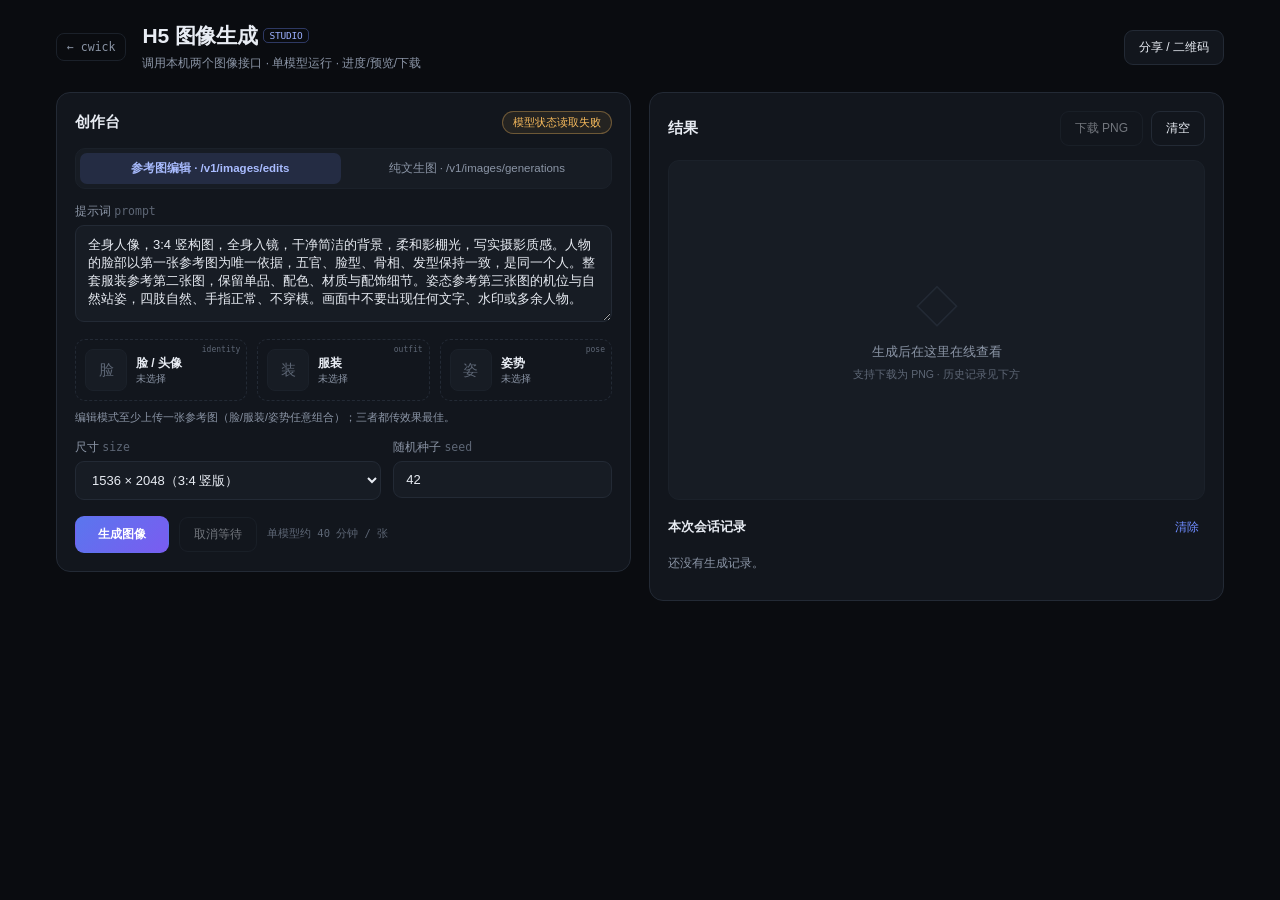
==== apps/imagegen/index.html @ 03619515 "support MiniMax-H3-Image;add /v1/images/generations接口和/v1/images/edits接口;add application imagegen" ====
<!doctype html>
<html lang="zh-CN">
<head>
<meta charset="utf-8">
<meta name="viewport" content="width=device-width, initial-scale=1, viewport-fit=cover">
<meta name="color-scheme" content="dark">
<title>H5 图像生成 · cwick app</title>
<link rel="stylesheet" href="/apps/imagegen/app.css">
</head>
<body>
<div class="app" id="app">

  <header class="head">
    <a class="back" href="/#apps" target="_top">← cwick</a>
    <div class="title">
      <h1>H5 图像生成 <span>STUDIO</span></h1>
      <p id="status">调用本机两个图像接口 · 单模型运行 · 进度/预览/下载</p>
    </div>
    <div class="head-actions">
      <button id="share" class="btn" type="button">分享 / 二维码</button>
    </div>
  </header>

  <main class="grid">

    <!-- left: compose -->
    <section class="compose panel">
      <div class="panel-head">
        <h2>创作台</h2>
        <span class="pill" id="modelPill">图像模型检测中…</span>
      </div>

      <div class="mode-switch" role="tablist" aria-label="接口模式">
        <button class="mode on" data-mode="edit" role="tab" aria-selected="true">参考图编辑 · /v1/images/edits</button>
        <button class="mode" data-mode="gen" role="tab" aria-selected="false">纯文生图 · /v1/images/generations</button>
      </div>

      <label class="field">
        <span class="lbl">提示词 <b>prompt</b></span>
        <textarea id="prompt" rows="5" placeholder="例：全身人像，3:4 竖构图，干净背景，柔和影棚光，写实摄影质感…">全身人像，3:4 竖构图，全身入镜，干净简洁的背景，柔和影棚光，写实摄影质感。人物的脸部以第一张参考图为唯一依据，五官、脸型、骨相、发型保持一致，是同一个人。整套服装参考第二张图，保留单品、配色、材质与配饰细节。姿态参考第三张图的机位与自然站姿，四肢自然、手指正常、不穿模。画面中不要出现任何文字、水印或多余人物。</textarea>
      </label>

      <div class="refs" id="refs">
        <div class="ref" data-slot="face">
          <label class="drop">
            <input type="file" accept="image/*" data-input="face">
            <span class="thumb" data-thumb="face"><i>脸</i></span>
            <span class="ref-meta"><b>脸 / 头像</b><small data-name="face">未选择</small></span>
            <span class="ref-tag">identity</span>
          </label>
        </div>
        <div class="ref" data-slot="outfit">
          <label class="drop">
            <input type="file" accept="image/*" data-input="outfit">
            <span class="thumb" data-thumb="outfit"><i>装</i></span>
            <span class="ref-meta"><b>服装</b><small data-name="outfit">未选择</small></span>
            <span class="ref-tag">outfit</span>
          </label>
        </div>
        <div class="ref" data-slot="pose">
          <label class="drop">
            <input type="file" accept="image/*" data-input="pose">
            <span class="thumb" data-thumb="pose"><i>姿</i></span>
            <span class="ref-meta"><b>姿势</b><small data-name="pose">未选择</small></span>
            <span class="ref-tag">pose</span>
          </label>
        </div>
      </div>
      <p class="hint" id="refHint">编辑模式至少上传一张参考图（脸/服装/姿势任意组合）；三者都传效果最佳。</p>

      <div class="opts">
        <label class="field small">
          <span class="lbl">尺寸 <b>size</b></span>
          <select id="size">
            <option value="1536x2048" selected>1536 × 2048（3:4 竖版）</option>
            <option value="1024x1024">1024 × 1024（方形）</option>
            <option value="2048x1536">2048 × 1536（4:3 横版）</option>
            <option value="1024x1536">1024 × 1536（2:3 竖版）</option>
          </select>
        </label>
        <label class="field small">
          <span class="lbl">随机种子 <b>seed</b></span>
          <input type="number" id="seed" value="42" min="0" step="1">
        </label>
      </div>

      <div class="actions">
        <button id="generate" class="btn primary" type="button">生成图像</button>
        <button id="cancel" class="btn" type="button" disabled>取消等待</button>
        <span class="cost mono" id="cost">单模型约 40 分钟 / 张</span>
      </div>
    </section>

    <!-- right: result + progress -->
    <section class="result panel">
      <div class="panel-head">
        <h2>结果</h2>
        <div class="result-actions">
          <button id="download" class="btn" type="button" disabled>下载 PNG</button>
          <button id="clear" class="btn" type="button">清空</button>
        </div>
      </div>

      <div class="preview" id="preview">
        <div class="empty" id="emptyState">
          <div class="empty-icon">◇</div>
          <p>生成后在这里在线查看</p>
          <small>支持下载为 PNG · 历史记录见下方</small>
        </div>
        <img id="resultImg" alt="生成结果" hidden>
      </div>

      <div class="progress" id="progress" hidden>
        <div class="progress-head">
          <span class="spin" id="spin"></span>
          <b id="progressPhase">准备中…</b>
          <span class="mono" id="elapsed">0:00</span>
        </div>
        <div class="bar"><div class="bar-in" id="barIn"></div></div>
        <ul class="timeline" id="timeline"></ul>
        <p class="progress-note" id="progressNote">图像生成约需 40 分钟，请求以流式无关的同步方式返回；关闭页面不会中断服务端计算，但本页不再显示结果。</p>
      </div>

      <div class="history">
        <div class="panel-head small-head">
          <h3>本次会话记录</h3>
          <button id="clearHistory" class="link" type="button">清除</button>
        </div>
        <div id="historyList" class="history-list"><p class="muted small">还没有生成记录。</p></div>
      </div>
    </section>

  </main>

  <dialog id="shareDialog" class="share-dlg">
    <div class="share-box">
      <h2>分享到手机</h2>
      <p class="share-url mono" id="shareUrl">—</p>
      <img id="qrImg" alt="二维码" hidden>
      <p class="share-note" id="shareNote"></p>
      <div class="share-actions">
        <button id="closeShare" class="btn" type="button">关闭</button>
      </div>
    </div>
  </dialog>

</div>
<script src="/apps/imagegen/app.js"></script>
</body>
</html>
---- apps/imagegen/app.css ----
/* cwick app: image generation studio. Standalone H5, served from /apps/imagegen/. */
:root {
  --bg: #0a0c10;
  --panel: #12161d;
  --panel-2: #171c24;
  --line: #232a35;
  --line-soft: #1b212a;
  --text: #e8ecf3;
  --muted: #8b95a6;
  --faint: #5d6675;
  --accent: #6f8cff;
  --accent-soft: rgba(111, 140, 255, 0.14);
  --green: #3ddc97;
  --amber: #f5b95c;
  --red: #ff6f7d;
  --mono: ui-monospace, "SF Mono", SFMono-Regular, Menlo, Consolas, monospace;
  --sans: -apple-system, BlinkMacSystemFont, "SF Pro Text", "Inter",
          "PingFang SC", "Noto Sans SC", "Microsoft YaHei", sans-serif;
}
* { box-sizing: border-box; }
[hidden] { display: none !important; }
html, body { margin: 0; min-height: 100%; background: var(--bg); color: var(--text);
  font-family: var(--sans); font-size: 14px; -webkit-font-smoothing: antialiased; }
a { color: var(--accent); text-decoration: none; }
a:hover { text-decoration: underline; }
.mono { font-family: var(--mono); font-variant-numeric: tabular-nums; }
.muted { color: var(--muted); }
.small { font-size: 11.5px; }

.app { max-width: 1220px; margin: 0 auto; padding: 22px 26px 34px; }
.head { display: flex; align-items: center; gap: 16px; flex-wrap: wrap; margin-bottom: 20px; }
.back { font-family: var(--mono); font-size: 11.5px; color: var(--muted);
  border: 1px solid var(--line-soft); border-radius: 8px; padding: 6px 10px; }
.back:hover { color: var(--text); border-color: var(--line); text-decoration: none; }
.title { flex: 1; min-width: 220px; }
.title h1 { margin: 0; font-size: 21px; font-weight: 650; letter-spacing: -0.2px; }
.title h1 span { font-family: var(--mono); font-size: 9.5px; font-weight: 500;
  color: #9db0ff; border: 1px solid rgba(111, 140, 255, 0.35); border-radius: 5px;
  padding: 1px 5px; vertical-align: 4px; }
.title p { margin: 5px 0 0; color: var(--muted); font-size: 12px; }
.head-actions { display: flex; gap: 10px; }

.btn { border: 1px solid var(--line); background: var(--panel); color: var(--text);
  font: inherit; font-size: 12px; padding: 8px 14px; border-radius: 9px; cursor: pointer;
  transition: border-color .15s, background .15s, opacity .15s; }
.btn:hover:not(:disabled) { border-color: #3a4a6b; background: #1b2230; }
.btn:disabled { opacity: 0.45; cursor: not-allowed; }
.btn.primary { color: #fff; background: linear-gradient(135deg, #5a76ee, #7a5cf0);
  border-color: transparent; font-weight: 600; padding: 9px 22px; }
.btn.primary:hover:not(:disabled) { filter: brightness(1.08); }
.link { border: 0; background: none; color: var(--accent); cursor: pointer; font: inherit; font-size: 11.5px; }

.grid { display: grid; grid-template-columns: minmax(0, 1fr) minmax(0, 1fr); gap: 18px; align-items: start; }
@media (max-width: 900px) { .grid { grid-template-columns: 1fr; } .app { padding: 16px 14px 28px; } }

.panel { background: var(--panel); border: 1px solid var(--line); border-radius: 14px;
  padding: 18px; animation: cardIn .45s ease both; }
@keyframes cardIn { from { opacity: 0; transform: translateY(12px); } to { opacity: 1; transform: none; } }
.panel-head { display: flex; align-items: center; justify-content: space-between; gap: 10px; margin-bottom: 14px; }
.panel-head h2 { margin: 0; font-size: 15px; font-weight: 650; }
.panel-head h3 { margin: 0; font-size: 13px; font-weight: 600; }
.pill { font: 11px var(--mono); color: var(--muted); border: 1px solid var(--line);
  border-radius: 999px; padding: 3px 10px; }
.pill.ok { color: var(--green); border-color: rgba(61,220,151,.35); background: rgba(61,220,151,.08); }
.pill.bad { color: var(--amber); border-color: rgba(245,185,92,.35); background: rgba(245,185,92,.08); }

.mode-switch { display: flex; gap: 6px; background: var(--panel-2); border: 1px solid var(--line-soft);
  border-radius: 10px; padding: 4px; margin-bottom: 15px; }
.mode { flex: 1; border: 0; background: transparent; color: var(--muted); font: inherit; font-size: 11.5px;
  padding: 8px 6px; border-radius: 7px; cursor: pointer; transition: background .15s, color .15s; }
.mode:hover { color: var(--text); }
.mode.on { background: var(--accent-soft); color: #a9bcff; font-weight: 600; }

.field { display: block; margin-bottom: 14px; }
.field .lbl { display: block; color: var(--muted); font-size: 11.5px; margin-bottom: 6px; }
.field .lbl b { color: var(--faint); font-family: var(--mono); font-weight: 500; }
textarea, select, input[type=number] { width: 100%; background: var(--panel-2); color: var(--text);
  border: 1px solid var(--line); border-radius: 9px; padding: 10px 12px; font: inherit; font-size: 13px;
  resize: vertical; transition: border-color .15s; }
textarea:focus, select:focus, input:focus { outline: none; border-color: var(--accent); }

.refs { display: grid; grid-template-columns: repeat(3, 1fr); gap: 10px; }
@media (max-width: 560px) { .refs { grid-template-columns: 1fr; } }
.ref .drop { display: flex; align-items: center; gap: 9px; padding: 9px; border: 1px dashed var(--line);
  border-radius: 10px; cursor: pointer; transition: border-color .15s, background .15s; position: relative; }
.ref .drop:hover { border-color: var(--accent); background: var(--accent-soft); }
.ref input[type=file] { position: absolute; width: 1px; height: 1px; opacity: 0; }
.thumb { width: 42px; height: 42px; flex: none; border-radius: 8px; background: var(--panel-2);
  display: grid; place-items: center; overflow: hidden; border: 1px solid var(--line-soft); }
.thumb i { font-style: normal; color: var(--faint); font-size: 15px; }
.thumb img { width: 100%; height: 100%; object-fit: cover; }
.ref-meta { display: flex; flex-direction: column; min-width: 0; }
.ref-meta b { font-size: 12px; }
.ref-meta small { color: var(--muted); font-size: 10px; white-space: nowrap; overflow: hidden; text-overflow: ellipsis; max-width: 92px; }
.ref-tag { position: absolute; top: 5px; right: 6px; font: 8px var(--mono); color: var(--faint); }
.hint { color: var(--muted); font-size: 11px; margin: 8px 0 14px; line-height: 1.5; }
.opts { display: grid; grid-template-columns: 1.4fr 1fr; gap: 12px; }
.field.small { margin-bottom: 0; }
.actions { display: flex; align-items: center; gap: 10px; margin-top: 16px; flex-wrap: wrap; }
.cost { color: var(--faint); font-size: 10.5px; }

.result-actions { display: flex; gap: 8px; }
.preview { min-height: 340px; background: var(--panel-2); border: 1px solid var(--line-soft);
  border-radius: 11px; display: grid; place-items: center; overflow: hidden; position: relative; }
.preview img { max-width: 100%; max-height: 560px; display: block; animation: viewFade .4s ease both; }
@keyframes viewFade { from { opacity: 0; } to { opacity: 1; } }
.empty { text-align: center; color: var(--muted); padding: 30px; }
.empty-icon { font-size: 44px; color: var(--line); margin-bottom: 6px; }
.empty p { margin: 4px 0; font-size: 13px; }
.empty small { color: var(--faint); font-size: 10.5px; }

.progress { margin-top: 14px; border: 1px solid var(--line); border-radius: 11px; padding: 14px;
  background: var(--panel-2); animation: viewFade .3s ease both; }
.progress-head { display: flex; align-items: center; gap: 9px; font-size: 12.5px; margin-bottom: 10px; }
.progress-head .mono { margin-left: auto; color: var(--muted); }
.spin { width: 13px; height: 13px; border-radius: 50%; border: 2px solid var(--line);
  border-top-color: var(--accent); animation: spin 0.9s linear infinite; }
@keyframes spin { to { transform: rotate(360deg); } }
.bar { height: 6px; background: var(--line-soft); border-radius: 999px; overflow: hidden; }
.bar-in { height: 100%; width: 6%; border-radius: 999px;
  background: linear-gradient(90deg, #5a76ee, #9d6cf0); transition: width .5s ease; }
.timeline { list-style: none; margin: 12px 0 0; padding: 0; font-size: 11px; color: var(--faint); }
.timeline li { display: flex; justify-content: space-between; padding: 3px 0; }
.timeline li.done { color: var(--green); }
.timeline li.now { color: var(--accent); }
.timeline li .mono { color: var(--muted); }
.progress-note { color: var(--faint); font-size: 10.5px; line-height: 1.5; margin: 10px 0 0; }

.history { margin-top: 18px; }
.small-head { margin-bottom: 8px; }
.history-list { display: flex; flex-direction: column; gap: 8px; }
.hist-item { display: flex; align-items: center; gap: 10px; padding: 8px; border: 1px solid var(--line-soft);
  border-radius: 9px; background: var(--panel-2); }
.hist-thumb { width: 38px; height: 38px; border-radius: 6px; object-fit: cover; background: var(--line); }
.hist-meta { flex: 1; min-width: 0; }
.hist-meta b { display: block; font-size: 11.5px; white-space: nowrap; overflow: hidden; text-overflow: ellipsis; }
.hist-meta small { color: var(--faint); font-size: 10px; }
.hist-item .btn { padding: 5px 9px; font-size: 10.5px; }

.share-dlg { border: 1px solid var(--line); background: var(--panel); color: var(--text);
  border-radius: 14px; padding: 22px; max-width: 420px; width: calc(100% - 30px); }
.share-dlg::backdrop { background: rgba(0,0,0,.6); }
.share-box h2 { margin: 0 0 12px; font-size: 16px; }
.share-url { background: var(--panel-2); border: 1px solid var(--line); border-radius: 8px;
  padding: 9px; font-size: 10.5px; word-break: break-all; color: var(--accent); }
.share-box img { display: block; margin: 14px auto; width: 220px; height: 220px; background: #fff; padding: 8px; border-radius: 8px; }
.share-note { color: var(--muted); font-size: 11.5px; line-height: 1.55; }
.share-note.bad { color: var(--amber); }
.share-actions { display: flex; justify-content: flex-end; margin-top: 14px; }
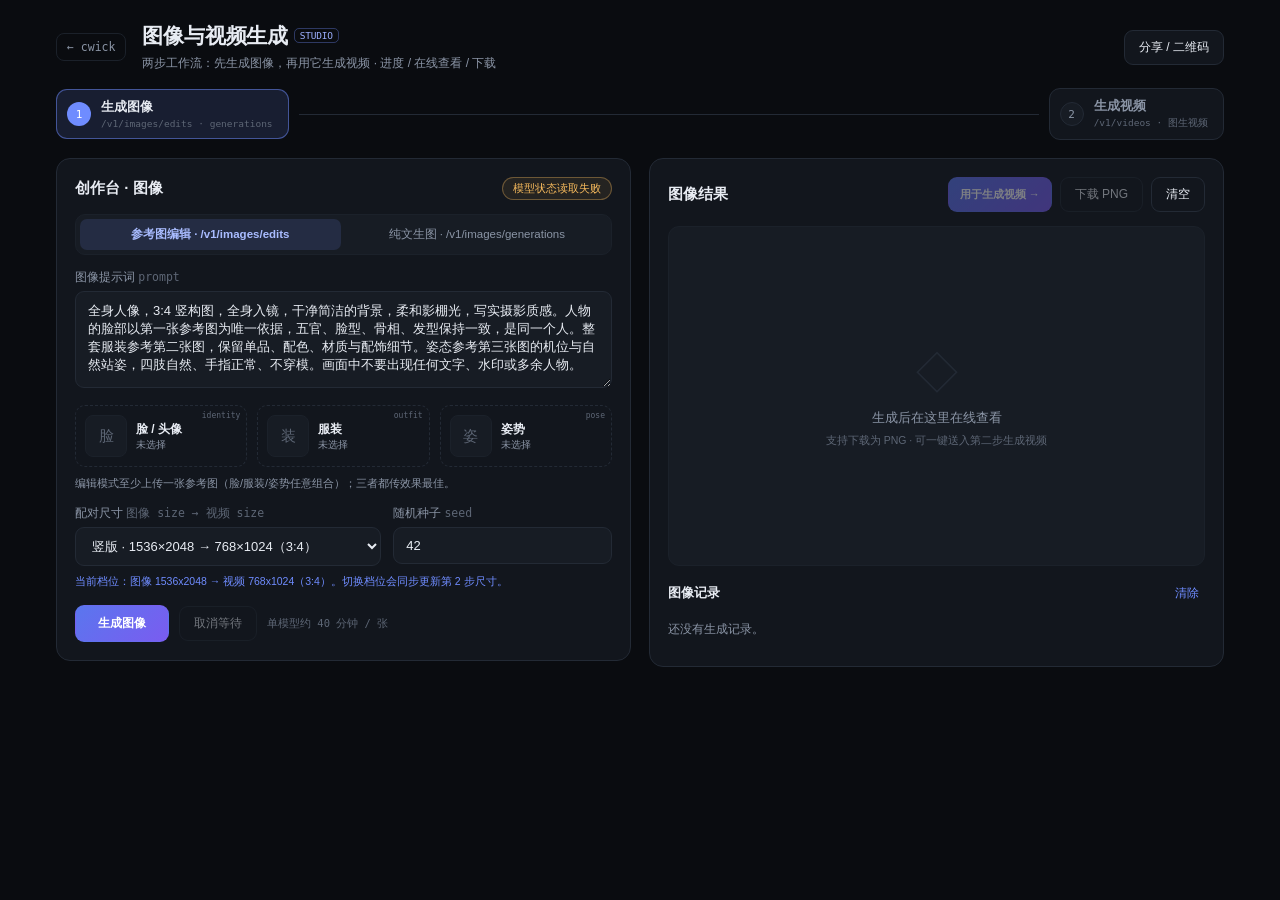
==== commit c56e8977: "support minimax-H3 and add /v1/videos接口" ====
--- a/apps/imagegen/index.html
+++ b/apps/imagegen/index.html
@@ -4,7 +4,7 @@
 <meta charset="utf-8">
 <meta name="viewport" content="width=device-width, initial-scale=1, viewport-fit=cover">
 <meta name="color-scheme" content="dark">
-<title>H5 图像生成 · cwick app</title>
+<title>图像与视频生成 · cwick app</title>
 <link rel="stylesheet" href="/apps/imagegen/app.css">
 </head>
 <body>
@@ -13,124 +13,282 @@
   <header class="head">
     <a class="back" href="/#apps" target="_top">← cwick</a>
     <div class="title">
-      <h1>H5 图像生成 <span>STUDIO</span></h1>
-      <p id="status">调用本机两个图像接口 · 单模型运行 · 进度/预览/下载</p>
+      <h1>图像与视频生成 <span>STUDIO</span></h1>
+      <p id="status">两步工作流：先生成图像，再用它生成视频 · 进度 / 在线查看 / 下载</p>
     </div>
     <div class="head-actions">
       <button id="share" class="btn" type="button">分享 / 二维码</button>
     </div>
   </header>
 
-  <main class="grid">
-
-    <!-- left: compose -->
-    <section class="compose panel">
-      <div class="panel-head">
-        <h2>创作台</h2>
-        <span class="pill" id="modelPill">图像模型检测中…</span>
-      </div>
-
-      <div class="mode-switch" role="tablist" aria-label="接口模式">
-        <button class="mode on" data-mode="edit" role="tab" aria-selected="true">参考图编辑 · /v1/images/edits</button>
-        <button class="mode" data-mode="gen" role="tab" aria-selected="false">纯文生图 · /v1/images/generations</button>
-      </div>
-
-      <label class="field">
-        <span class="lbl">提示词 <b>prompt</b></span>
-        <textarea id="prompt" rows="5" placeholder="例：全身人像，3:4 竖构图，干净背景，柔和影棚光，写实摄影质感…">全身人像，3:4 竖构图，全身入镜，干净简洁的背景，柔和影棚光，写实摄影质感。人物的脸部以第一张参考图为唯一依据，五官、脸型、骨相、发型保持一致，是同一个人。整套服装参考第二张图，保留单品、配色、材质与配饰细节。姿态参考第三张图的机位与自然站姿，四肢自然、手指正常、不穿模。画面中不要出现任何文字、水印或多余人物。</textarea>
-      </label>
-
-      <div class="refs" id="refs">
-        <div class="ref" data-slot="face">
-          <label class="drop">
-            <input type="file" accept="image/*" data-input="face">
-            <span class="thumb" data-thumb="face"><i>脸</i></span>
-            <span class="ref-meta"><b>脸 / 头像</b><small data-name="face">未选择</small></span>
-            <span class="ref-tag">identity</span>
-          </label>
-        </div>
-        <div class="ref" data-slot="outfit">
-          <label class="drop">
-            <input type="file" accept="image/*" data-input="outfit">
-            <span class="thumb" data-thumb="outfit"><i>装</i></span>
-            <span class="ref-meta"><b>服装</b><small data-name="outfit">未选择</small></span>
-            <span class="ref-tag">outfit</span>
-          </label>
-        </div>
-        <div class="ref" data-slot="pose">
-          <label class="drop">
-            <input type="file" accept="image/*" data-input="pose">
-            <span class="thumb" data-thumb="pose"><i>姿</i></span>
-            <span class="ref-meta"><b>姿势</b><small data-name="pose">未选择</small></span>
-            <span class="ref-tag">pose</span>
-          </label>
-        </div>
-      </div>
-      <p class="hint" id="refHint">编辑模式至少上传一张参考图（脸/服装/姿势任意组合）；三者都传效果最佳。</p>
-
-      <div class="opts">
-        <label class="field small">
-          <span class="lbl">尺寸 <b>size</b></span>
-          <select id="size">
-            <option value="1536x2048" selected>1536 × 2048（3:4 竖版）</option>
-            <option value="1024x1024">1024 × 1024（方形）</option>
-            <option value="2048x1536">2048 × 1536（4:3 横版）</option>
-            <option value="1024x1536">1024 × 1536（2:3 竖版）</option>
-          </select>
+  <nav class="stepper" role="tablist" aria-label="工作流步骤">
+    <button class="step on" data-step="1" role="tab" aria-selected="true">
+      <span class="step-n">1</span><span class="step-t">生成图像<small>/v1/images/edits · generations</small></span>
+    </button>
+    <span class="step-line"></span>
+    <button class="step" data-step="2" role="tab" aria-selected="false">
+      <span class="step-n">2</span><span class="step-t">生成视频<small>/v1/videos · 图生视频</small></span>
+    </button>
+  </nav>
+
+  <!-- ============================ STEP 1 : IMAGE ============================ -->
+  <section class="stage" id="stage1">
+    <main class="grid">
+
+      <section class="compose panel">
+        <div class="panel-head">
+          <h2>创作台 · 图像</h2>
+          <span class="pill" id="modelPill">图像模型检测中…</span>
+        </div>
+
+        <div class="mode-switch" role="tablist" aria-label="接口模式">
+          <button class="mode on" data-mode="edit" role="tab" aria-selected="true">参考图编辑 · /v1/images/edits</button>
+          <button class="mode" data-mode="gen" role="tab" aria-selected="false">纯文生图 · /v1/images/generations</button>
+        </div>
+
+        <label class="field">
+          <span class="lbl">图像提示词 <b>prompt</b></span>
+          <textarea id="prompt" rows="5" placeholder="例：全身人像，3:4 竖构图，干净背景，柔和影棚光，写实摄影质感…">全身人像，3:4 竖构图，全身入镜，干净简洁的背景，柔和影棚光，写实摄影质感。人物的脸部以第一张参考图为唯一依据，五官、脸型、骨相、发型保持一致，是同一个人。整套服装参考第二张图，保留单品、配色、材质与配饰细节。姿态参考第三张图的机位与自然站姿，四肢自然、手指正常、不穿模。画面中不要出现任何文字、水印或多余人物。</textarea>
         </label>
-        <label class="field small">
-          <span class="lbl">随机种子 <b>seed</b></span>
-          <input type="number" id="seed" value="42" min="0" step="1">
+
+        <div class="refs" id="refs">
+          <div class="ref" data-slot="face">
+            <label class="drop">
+              <input type="file" accept="image/*" data-input="face">
+              <span class="thumb" data-thumb="face"><i>脸</i></span>
+              <span class="ref-meta"><b>脸 / 头像</b><small data-name="face">未选择</small></span>
+              <span class="ref-tag">identity</span>
+            </label>
+          </div>
+          <div class="ref" data-slot="outfit">
+            <label class="drop">
+              <input type="file" accept="image/*" data-input="outfit">
+              <span class="thumb" data-thumb="outfit"><i>装</i></span>
+              <span class="ref-meta"><b>服装</b><small data-name="outfit">未选择</small></span>
+              <span class="ref-tag">outfit</span>
+            </label>
+          </div>
+          <div class="ref" data-slot="pose">
+            <label class="drop">
+              <input type="file" accept="image/*" data-input="pose">
+              <span class="thumb" data-thumb="pose"><i>姿</i></span>
+              <span class="ref-meta"><b>姿势</b><small data-name="pose">未选择</small></span>
+              <span class="ref-tag">pose</span>
+            </label>
+          </div>
+        </div>
+        <p class="hint" id="refHint">编辑模式至少上传一张参考图（脸/服装/姿势任意组合）；三者都传效果最佳。</p>
+
+        <div class="opts">
+          <label class="field small">
+            <span class="lbl">配对尺寸 <b>图像 size → 视频 size</b></span>
+            <select id="size">
+              <option value="verify">快速验证 · 256×256 → 256×256（1:1 · 最小画布）</option>
+              <option value="square">方形 · 1024×1024 → 1024×1024（1:1）</option>
+              <option value="portrait34" selected>竖版 · 1536×2048 → 768×1024（3:4）</option>
+              <option value="portrait23">竖版 · 1024×1536 → 768×1152（2:3）</option>
+              <option value="landscape43">横版 · 2048×1536 → 1280×960（4:3）</option>
+              <option value="landscape169">横版 · 2048×1152 → 1024×576（16:9）</option>
+              <option value="k2_169">2K 横版 · 2560×1440 → 2560×1440（16:9 · 数小时）</option>
+            </select>
+          </label>
+          <label class="field small">
+            <span class="lbl">随机种子 <b>seed</b></span>
+            <input type="number" id="seed" value="42" min="0" step="1">
+          </label>
+        </div>
+        <p class="hint pair-hint" id="pairHintImage">选中的档位同时决定第 1 步图像尺寸与第 2 步视频尺寸，两步一一对应。</p>
+
+        <div class="actions">
+          <button id="generate" class="btn primary" type="button">生成图像</button>
+          <button id="cancel" class="btn" type="button" disabled>取消等待</button>
+          <span class="cost mono" id="cost">单模型约 40 分钟 / 张</span>
+        </div>
+      </section>
+
+      <section class="result panel">
+        <div class="panel-head">
+          <h2>图像结果</h2>
+          <div class="result-actions">
+            <button id="toVideo" class="btn primary sm" type="button" disabled>用于生成视频 →</button>
+            <button id="download" class="btn" type="button" disabled>下载 PNG</button>
+            <button id="clear" class="btn" type="button">清空</button>
+          </div>
+        </div>
+
+        <div class="preview" id="preview">
+          <div class="empty" id="emptyState">
+            <div class="empty-icon">◇</div>
+            <p>生成后在这里在线查看</p>
+            <small>支持下载为 PNG · 可一键送入第二步生成视频</small>
+          </div>
+          <img id="resultImg" alt="生成结果" hidden>
+        </div>
+
+        <div class="progress" id="progress" hidden>
+          <div class="progress-head">
+            <span class="spin" id="spin"></span>
+            <b id="progressPhase">准备中…</b>
+            <span class="mono" id="elapsed">0:00</span>
+          </div>
+          <div class="bar"><div class="bar-in" id="barIn"></div></div>
+          <ul class="timeline" id="timeline"></ul>
+          <p class="progress-note" id="progressNote">图像生成约需 40 分钟，同步返回；关闭页面不会中断服务端计算，但本页不再显示结果。</p>
+        </div>
+
+        <div class="history">
+          <div class="panel-head small-head">
+            <h3>图像记录</h3>
+            <button id="clearHistory" class="link" type="button">清除</button>
+          </div>
+          <div id="historyList" class="history-list"><p class="muted small">还没有生成记录。</p></div>
+        </div>
+      </section>
+
+    </main>
+  </section>
+
+  <!-- ============================ STEP 2 : VIDEO ============================ -->
+  <section class="stage" id="stage2" hidden>
+    <main class="grid">
+
+      <section class="compose panel">
+        <div class="panel-head">
+          <h2>创作台 · 视频</h2>
+          <span class="pill" id="videoPill">视频模型检测中…</span>
+        </div>
+
+        <div class="source-box" id="sourceBox">
+          <div class="source-empty" id="sourceEmpty">
+            <div class="empty-icon">▢</div>
+            <p>还没有源图</p>
+            <small>回到第 1 步生成图像后点「用于生成视频」，或直接上传一张图片</small>
+          </div>
+          <img id="sourceImg" alt="源图" hidden>
+          <div class="source-meta" id="sourceMeta" hidden>
+            <b id="sourceName">源图</b>
+            <small id="sourcePrompt"></small>
+          </div>
+        </div>
+        <label class="drop-inline" for="sourceFile">
+          <input type="file" accept="image/*" id="sourceFile">
+          <span class="btn sm">上传 / 更换源图</span>
         </label>
-      </div>
-
-      <div class="actions">
-        <button id="generate" class="btn primary" type="button">生成图像</button>
-        <button id="cancel" class="btn" type="button" disabled>取消等待</button>
-        <span class="cost mono" id="cost">单模型约 40 分钟 / 张</span>
-      </div>
-    </section>
-
-    <!-- right: result + progress -->
-    <section class="result panel">
-      <div class="panel-head">
-        <h2>结果</h2>
-        <div class="result-actions">
-          <button id="download" class="btn" type="button" disabled>下载 PNG</button>
-          <button id="clear" class="btn" type="button">清空</button>
-        </div>
-      </div>
-
-      <div class="preview" id="preview">
-        <div class="empty" id="emptyState">
-          <div class="empty-icon">◇</div>
-          <p>生成后在这里在线查看</p>
-          <small>支持下载为 PNG · 历史记录见下方</small>
-        </div>
-        <img id="resultImg" alt="生成结果" hidden>
-      </div>
-
-      <div class="progress" id="progress" hidden>
-        <div class="progress-head">
-          <span class="spin" id="spin"></span>
-          <b id="progressPhase">准备中…</b>
-          <span class="mono" id="elapsed">0:00</span>
-        </div>
-        <div class="bar"><div class="bar-in" id="barIn"></div></div>
-        <ul class="timeline" id="timeline"></ul>
-        <p class="progress-note" id="progressNote">图像生成约需 40 分钟，请求以流式无关的同步方式返回；关闭页面不会中断服务端计算，但本页不再显示结果。</p>
-      </div>
-
-      <div class="history">
-        <div class="panel-head small-head">
-          <h3>本次会话记录</h3>
-          <button id="clearHistory" class="link" type="button">清除</button>
-        </div>
-        <div id="historyList" class="history-list"><p class="muted small">还没有生成记录。</p></div>
-      </div>
-    </section>
-
-  </main>
+
+        <label class="field">
+          <span class="lbl">视频提示词 <b>prompt</b></span>
+          <textarea id="vprompt" rows="4" placeholder="例：镜头缓慢推进，人物微笑转身，头发随微风飘动，光影自然流动，写实电影质感…">镜头缓慢推进，人物自然微笑并轻轻转身，头发随微风飘动，背景光影柔和流动，写实电影质感，画面稳定无抖动。</textarea>
+        </label>
+
+        <label class="check">
+          <input type="checkbox" id="useRef" checked>
+          <span>把源图作为参考提交给 /v1/videos（image 字段 · 默认 Ref2VA）</span>
+        </label>
+        <p class="hint" id="videoHint">源图以 base64 随请求提交。视频接口默认用 Ref2VA 工作流的图像参考：服务端把它作为一张视觉图编入文本条件（Picture 1），连同视频提示词一起指导生成，不覆盖首帧 latent。可用 CWICK_H3V_REF_PRESENT=0 回退旧条件布局。</p>
+
+        <div class="fastbar">
+          <button id="fastVerify" class="btn sm" type="button">快速验证档</button>
+          <span class="fast-note" id="fastNote">一键设为最小画布 256×256 · 最短 4 秒 · 4 步，本机数分钟出片，用于快速验证生成效果</span>
+        </div>
+
+        <div class="opts">
+          <label class="field small">
+            <span class="lbl">尺寸 <b>size</b></span>
+            <select id="vsize">
+              <optgroup label="与步骤 1 配对（同宽高比）">
+                <option value="256x256">配对 · 256×256 ← 图 256×256（最小画布）</option>
+                <option value="1024x1024">配对 · 1024×1024 ← 图 1024×1024（1:1）</option>
+                <option value="768x1024">配对 · 768×1024 ← 图 1536×2048（3:4）</option>
+                <option value="768x1152">配对 · 768×1152 ← 图 1024×1536（2:3）</option>
+                <option value="1280x960">配对 · 1280×960 ← 图 2048×1536（4:3）</option>
+                <option value="1024x576">配对 · 1024×576 ← 图 2048×1152（16:9）</option>
+                <option value="2560x1440">配对 · 2560×1440 ← 图 2560×1440（2K · 数小时）</option>
+              </optgroup>
+              <optgroup label="扩展画布（不与步骤 1 配对）">
+                <option value="320x320">320 × 320（10 万像素）</option>
+                <option value="512x512">512 × 512（开发验证 · 26 万像素）</option>
+                <option value="960x544">960 × 544（Fast 16:9 · 52 万像素）</option>
+                <option value="544x960">544 × 960（Fast 9:16 · 52 万像素）</option>
+                <option value="768x768">768 × 768（方形 · 59 万像素）</option>
+                <option value="1024x768">1024 × 768（4:3 · 79 万像素）</option>
+                <option value="1280x720">1280 × 720（横版 · 92 万像素）</option>
+                <option value="960x960">960 × 960（方形 · 92 万像素）</option>
+                <option value="720x1280">720 × 1280（竖版 · 92 万像素）</option>
+                <option value="1600x900">1600 × 900（HD+ · 144 万像素）</option>
+                <option value="1920x1080">1920 × 1080（1080p · 207 万像素）</option>
+              </optgroup>
+            </select>
+          </label>
+          <label class="field small">
+            <span class="lbl">时长 <b>seconds</b></span>
+            <select id="vseconds">
+              <option value="4" selected>4 秒（最短 · 102 帧）</option>
+              <option value="8">8 秒</option>
+              <option value="12">12 秒</option>
+            </select>
+          </label>
+        </div>
+        <p class="hint pair-hint" id="pairHintVideo">当前视频尺寸由第 1 步档位决定；选择「扩展画布」会解除配对。</p>
+        <div class="opts steps-opts">
+          <label class="field small">
+            <span class="lbl">采样步数 <b>steps</b></span>
+            <input type="number" id="vsteps" value="30" min="1" max="30" step="1">
+          </label>
+          <label class="field small">
+            <span class="lbl">随机种子 <b>seed</b></span>
+            <input type="number" id="vseed" value="42" min="0" step="1">
+          </label>
+        </div>
+        <p class="hint" id="stepsHint">步数越小越快、细节越粗略：30 步是完整质量，4 步用于本机快速验证。服务端把步数限制在 1–30；留空或 0 用默认值。</p>
+        <p class="hint" id="sizeHint">尺寸每轴 256–2560（上限为 2K，低于 4K）；配对档位都是 32 的整倍数，扩展档位中非对齐的尺寸由服务端向上取整到 32 的倍数；更大的请求（如 3840×2160）会被拒绝。像素越多细节越好，但 DiT 行数近似平方增长：2560×1440 全 30 步在数小时量级，先用下方「快速验证」档看效果。</p>
+
+        <div class="actions">
+          <button id="vgenerate" class="btn primary" type="button">生成视频</button>
+          <button id="vcancel" class="btn" type="button" disabled>取消等待</button>
+          <span class="cost mono" id="vcost">首次请求会热切换到视频模型</span>
+        </div>
+      </section>
+
+      <section class="result panel">
+        <div class="panel-head">
+          <h2>视频结果</h2>
+          <div class="result-actions">
+            <button id="vdownload" class="btn" type="button" disabled>下载 MP4</button>
+            <button id="vclear" class="btn" type="button">清空</button>
+          </div>
+        </div>
+
+        <div class="preview" id="vpreview">
+          <div class="empty" id="vempty">
+            <div class="empty-icon">▷</div>
+            <p>生成后在这里在线播放</p>
+            <small>支持下载为 MP4（含音频）· 任务进度见下方</small>
+          </div>
+          <video id="resultVideo" controls playsinline hidden></video>
+        </div>
+
+        <div class="progress" id="vprogress" hidden>
+          <div class="progress-head">
+            <span class="spin" id="vspin"></span>
+            <b id="vprogressPhase">准备中…</b>
+            <span class="mono" id="velapsed">0:00</span>
+          </div>
+          <div class="bar"><div class="bar-in" id="vbarIn"></div></div>
+          <ul class="timeline" id="vtimeline"></ul>
+          <p class="progress-note" id="vprogressNote">视频以异步任务生成，可关闭页面后再回来查看；进度来自服务端 job 状态。</p>
+        </div>
+
+        <div class="history">
+          <div class="panel-head small-head">
+            <h3>视频记录</h3>
+            <button id="vclearHistory" class="link" type="button">清除</button>
+          </div>
+          <div id="vhistoryList" class="history-list"><p class="muted small">还没有生成记录。</p></div>
+        </div>
+      </section>
+
+    </main>
+  </section>
 
   <dialog id="shareDialog" class="share-dlg">
     <div class="share-box">
--- a/apps/imagegen/app.css
+++ b/apps/imagegen/app.css
@@ -1,4 +1,5 @@
-/* cwick app: image generation studio. Standalone H5, served from /apps/imagegen/. */
+/* cwick app: image + video generation studio. Standalone H5, served from
+ * /apps/imagegen/. Two steps: image endpoints then the async video job. */
 :root {
   --bg: #0a0c10;
   --panel: #12161d;
@@ -28,7 +29,7 @@
 .small { font-size: 11.5px; }
 
 .app { max-width: 1220px; margin: 0 auto; padding: 22px 26px 34px; }
-.head { display: flex; align-items: center; gap: 16px; flex-wrap: wrap; margin-bottom: 20px; }
+.head { display: flex; align-items: center; gap: 16px; flex-wrap: wrap; margin-bottom: 16px; }
 .back { font-family: var(--mono); font-size: 11.5px; color: var(--muted);
   border: 1px solid var(--line-soft); border-radius: 8px; padding: 6px 10px; }
 .back:hover { color: var(--text); border-color: var(--line); text-decoration: none; }
@@ -48,7 +49,24 @@
 .btn.primary { color: #fff; background: linear-gradient(135deg, #5a76ee, #7a5cf0);
   border-color: transparent; font-weight: 600; padding: 9px 22px; }
 .btn.primary:hover:not(:disabled) { filter: brightness(1.08); }
+.btn.sm { padding: 6px 11px; font-size: 11px; }
 .link { border: 0; background: none; color: var(--accent); cursor: pointer; font: inherit; font-size: 11.5px; }
+
+/* stepper */
+.stepper { display: flex; align-items: center; gap: 10px; margin-bottom: 18px; }
+.step { display: flex; align-items: center; gap: 10px; flex: 0 0 auto; text-align: left;
+  border: 1px solid var(--line); background: var(--panel); color: var(--muted);
+  font: inherit; border-radius: 11px; padding: 9px 15px 9px 10px; cursor: pointer;
+  transition: border-color .15s, background .15s, color .15s; }
+.step:hover { border-color: #3a4a6b; }
+.step.on { color: var(--text); border-color: rgba(111,140,255,.5); background: var(--accent-soft); }
+.step-n { width: 24px; height: 24px; flex: none; border-radius: 50%; display: grid; place-items: center;
+  font: 11px var(--mono); background: var(--panel-2); border: 1px solid var(--line); }
+.step.on .step-n { background: var(--accent); color: #fff; border-color: transparent; }
+.step-t { display: flex; flex-direction: column; font-size: 12.5px; font-weight: 600; }
+.step-t small { color: var(--faint); font: 9.5px var(--mono); font-weight: 400; margin-top: 2px; }
+.step-line { height: 1px; flex: 1; background: var(--line); }
+@media (max-width: 560px) { .stepper { gap: 6px; } .step { padding: 7px 9px 7px 7px; } .step-t small { display: none; } }
 
 .grid { display: grid; grid-template-columns: minmax(0, 1fr) minmax(0, 1fr); gap: 18px; align-items: start; }
 @media (max-width: 900px) { .grid { grid-template-columns: 1fr; } .app { padding: 16px 14px 28px; } }
@@ -94,15 +112,44 @@
 .ref-meta small { color: var(--muted); font-size: 10px; white-space: nowrap; overflow: hidden; text-overflow: ellipsis; max-width: 92px; }
 .ref-tag { position: absolute; top: 5px; right: 6px; font: 8px var(--mono); color: var(--faint); }
 .hint { color: var(--muted); font-size: 11px; margin: 8px 0 14px; line-height: 1.5; }
+.pair-hint { margin: 8px 0 0; color: var(--accent); font-size: 10.5px; }
 .opts { display: grid; grid-template-columns: 1.4fr 1fr; gap: 12px; }
 .field.small { margin-bottom: 0; }
+.steps-opts { grid-template-columns: 1fr 1fr; margin-top: 12px; }
+.fastbar { display: flex; align-items: center; gap: 10px; flex-wrap: wrap;
+  padding: 9px 11px; margin: 4px 0 14px; border: 1px solid var(--line);
+  border-radius: 9px; background: var(--panel-2); }
+.fastbar .btn { color: var(--accent); border-color: var(--accent); white-space: nowrap; }
+.fastbar .btn:hover { background: rgba(122, 92, 240, 0.12); }
+.fast-note { color: var(--muted); font-size: 10.5px; line-height: 1.5; }
+.fastbar.on { border-color: var(--accent); }
+.fastbar.on .btn { color: #fff; background: linear-gradient(135deg, #5a76ee, #7a5cf0); }
 .actions { display: flex; align-items: center; gap: 10px; margin-top: 16px; flex-wrap: wrap; }
 .cost { color: var(--faint); font-size: 10.5px; }
+
+/* step 2: source image + checkbox */
+.source-box { position: relative; min-height: 170px; border: 1px dashed var(--line); border-radius: 11px;
+  background: var(--panel-2); overflow: hidden; display: grid; place-items: center; margin-bottom: 9px; }
+.source-box img { display: block; max-width: 100%; max-height: 300px; object-fit: contain; }
+.source-empty { text-align: center; color: var(--muted); padding: 24px; }
+.source-empty p { margin: 4px 0; font-size: 12.5px; }
+.source-empty small { color: var(--faint); font-size: 10px; }
+.source-meta { position: absolute; left: 0; right: 0; bottom: 0; padding: 8px 11px;
+  background: linear-gradient(transparent, rgba(0,0,0,.78)); display: flex; flex-direction: column; }
+.source-meta b { font-size: 11.5px; }
+.source-meta small { color: #c3cad6; font-size: 10px; white-space: nowrap; overflow: hidden; text-overflow: ellipsis; }
+.drop-inline { display: inline-block; cursor: pointer; }
+.drop-inline input[type=file] { position: absolute; width: 1px; height: 1px; opacity: 0; }
+.check { display: flex; align-items: center; gap: 8px; font-size: 11.5px; color: var(--muted);
+  margin: 4px 0 10px; cursor: pointer; }
+.check input { accent-color: var(--accent); width: 15px; height: 15px; }
+.seed-field { margin-top: 12px; }
 
 .result-actions { display: flex; gap: 8px; }
 .preview { min-height: 340px; background: var(--panel-2); border: 1px solid var(--line-soft);
   border-radius: 11px; display: grid; place-items: center; overflow: hidden; position: relative; }
-.preview img { max-width: 100%; max-height: 560px; display: block; animation: viewFade .4s ease both; }
+.preview img, .preview video { max-width: 100%; max-height: 560px; display: block; animation: viewFade .4s ease both; }
+.preview video { width: 100%; }
 @keyframes viewFade { from { opacity: 0; } to { opacity: 1; } }
 .empty { text-align: center; color: var(--muted); padding: 30px; }
 .empty-icon { font-size: 44px; color: var(--line); margin-bottom: 6px; }
@@ -131,11 +178,11 @@
 .history-list { display: flex; flex-direction: column; gap: 8px; }
 .hist-item { display: flex; align-items: center; gap: 10px; padding: 8px; border: 1px solid var(--line-soft);
   border-radius: 9px; background: var(--panel-2); }
-.hist-thumb { width: 38px; height: 38px; border-radius: 6px; object-fit: cover; background: var(--line); }
+.hist-thumb { width: 38px; height: 38px; flex: none; border-radius: 6px; object-fit: cover; background: var(--line); }
 .hist-meta { flex: 1; min-width: 0; }
 .hist-meta b { display: block; font-size: 11.5px; white-space: nowrap; overflow: hidden; text-overflow: ellipsis; }
 .hist-meta small { color: var(--faint); font-size: 10px; }
-.hist-item .btn { padding: 5px 9px; font-size: 10.5px; }
+.hist-item .btn { padding: 5px 9px; font-size: 10.5px; white-space: nowrap; }
 
 .share-dlg { border: 1px solid var(--line); background: var(--panel); color: var(--text);
   border-radius: 14px; padding: 22px; max-width: 420px; width: calc(100% - 30px); }
